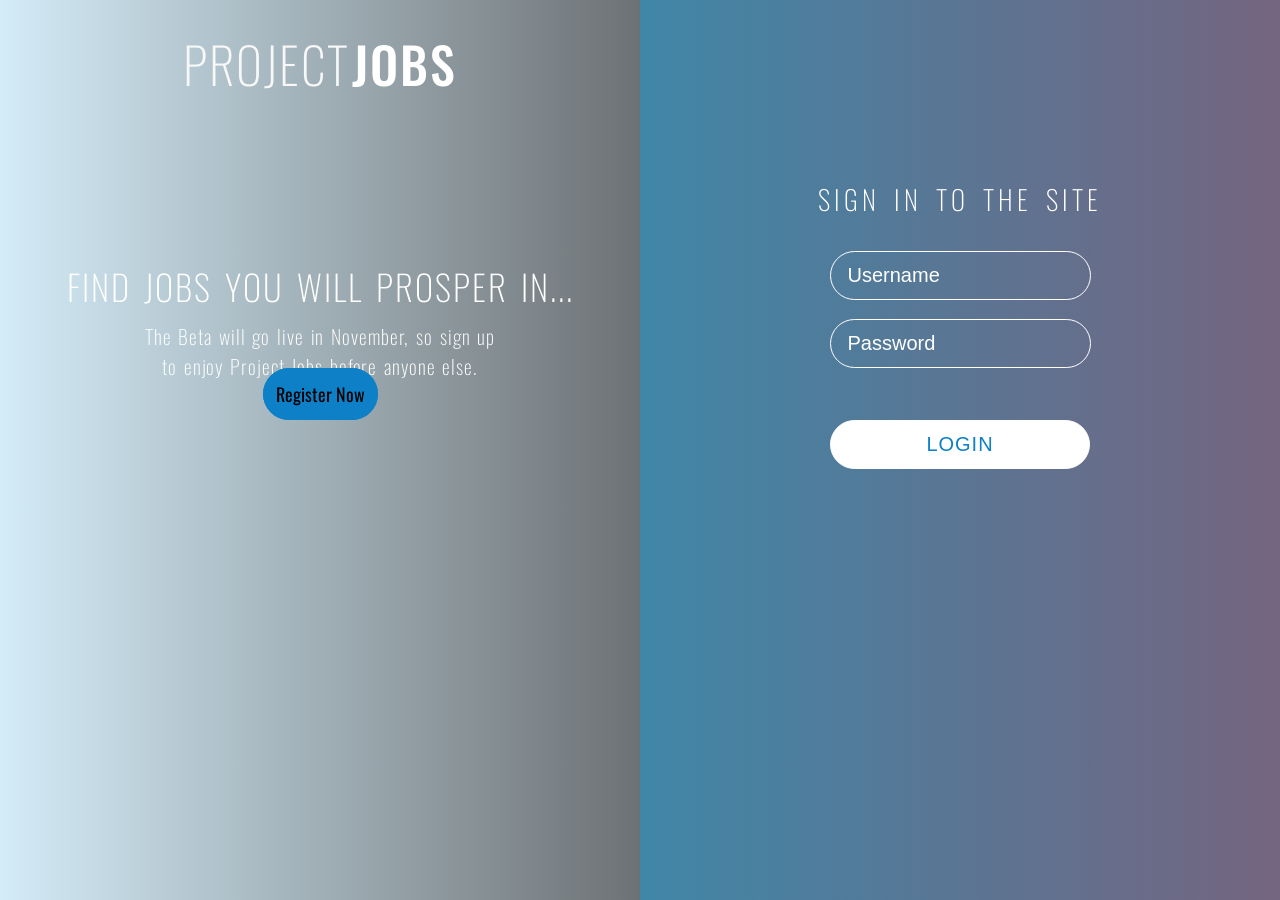
==== src/main/resources/templates/login.html @ 2cd7346b "Initial commit" ====
<!DOCTYPE html>
<html  lang="en" xmlns:th="www.thymeleaf.org">
<head>
    <meta charset="UTF-8">
    <link rel="stylesheet" href="css/login.css" type="text/css">
    <link href="https://fonts.googleapis.com/css?family=Oswald:100,200,400" rel="stylesheet">
    <title>Project Jobs</title>
</head>
<body>
    <div class="container">
        <form class="form-signin" th:action="@{/login}" method="post">
        <div class="left-side">

        <h1 class="title">Project <span class=titleBold>Jobs</span></h1>
        <div class="intro">
            <h2 class="intro-heading">Find Jobs you will Prosper in...</h2>
            <p class="intro-p">The Beta will go live in November, so sign up<br> to enjoy Project Jobs before anyone else.</p>
            <a class="btn register-btn" th:href="@{/register}">Register Now</a></div>
    </div>
    <div class="right-side">
        <h2>Sign in to the site</h2>
        <div class="login-form">
            <input type="text" id="uname" placeholder="Username" name="username" required>
            <br>
            <input type="password" id="pword" placeholder="Password" name="password" required>
            <br>
            <button type="submit" class="login-btn"><a href="#">Login</a></button>
        </div>
    </form>
    </div>
</div>

</body>
</html>
---- src/main/resources/templates/css/login.css ----
* {
    margin: 0 auto;

}

body {
    font-family: 'Oswald', sans-serif;
    font-size: 18px;
    background-image: url(https://unsplash.com/photos/E7RLgUjjazc);
    background-size:cover;
    background-position: 66.47%;
    height: 100vh;

}



.left-side {
    float: left;
    width: 50%;
    background-size: cover;
    height: 100vh;
    background: #314755;  /* fallback for old browsers */
    background: -webkit-linear-gradient(to right, #26a0da, rgba(49, 71, 85, 0.21));  /* Chrome 10-25, Safari 5.1-6 */
    background: linear-gradient(to right, rgba(38, 160, 218, 0.2), rgba(23, 31, 36, 0.63)); /* W3C, IE 10+/ Edge, Firefox 16+, Chrome 26+, Opera 12+, Safari 7+ */


}

.right-side {
    float: right;
    width: 50%;
    height: 100vh;
    background: #314755;  /* fallback for old browsers */
    background: -webkit-linear-gradient(to right, #26a0da, rgba(49, 71, 85, 0.21));  /* Chrome 10-25, Safari 5.1-6 */
    background: linear-gradient(to right, rgba(48, 124, 160, 0.92), rgba(70, 49, 85, 0.75)); /* W3C, IE 10+/ Edge, Firefox 16+, Chrome 26+, Opera 12+, Safari 7+ */





}

.button a {
    text-decoration: none;
}

/* ------- left side ------- */

.title, .titleBold, .intro, intro-heading, .register-btn, .register-btn a {
    opacity: 1;
}

.title {
    font-size: 50px;
    font-weight: 200;
    color: #f8f8f8;
    margin-top: 4%;
    text-transform: uppercase;
    text-align: center;
    letter-spacing: 2px;
    word-spacing: -8.5px;
}

.titleBold {
    font-weight: 500;
    color: #ffffff;
}


.intro {

    text-align: center;
}

.intro-heading {
    margin-top: 25%;
    font-size: 35px;
    font-weight: 200;
    letter-spacing: 2px;
    word-spacing: 4px;
    text-transform: uppercase;
    color: #fff;
}

.intro-p {
    text-align: center;
    color: #fff;
    margin-top: 1.5%;
    font-weight: 100;
    font-size: 1.1em;
    letter-spacing: 0.9px;
    word-spacing: 2px
}

.register-btn {
    margin-top: 8%;
    font-size: 18px;
    padding: 12px;
    background-color: #0d80c7;
    border-radius: 100PX;
    width: 230px;
    overflow: hidden;
    outline: none;
    border: 1px solid #0d80c7;
}

.register-btn:hover {
    background-color: #0570b2;
    border: 1px solid #0570b2;
}

.register-btn a {
    text-decoration: none;
    text-transform: uppercase;
    color: #fff;
}

/* ------- right side ------- */

.right-side h2 {
    text-align: center;
    font-size: 1.5em;
    font-weight: 200;
    word-spacing: 5px;
    letter-spacing: 4px;
    margin-top: 28%;
    margin-bottom: 5%;
    color: #fff;
    text-transform: uppercase;

}

.login-form{
    text-align: center;


}

.login-form input {
    font-size: 20px;
    padding: 12px;
    padding-left: 17px;
    background-color: transparent;
    border: 1px solid #fff;
    border-radius: 100px;
    width: 230px;
    color: #fff;
}

#uname{
    color: #fff;
}

#pword {
    margin-top: 3%
}
.login-btn {
    margin-top: 8%;
    font-size: 20px;
    padding: 12px;
    background-color: #fff;
    border-radius: 100px;
    width: 260px;
    border: 1px solid white;
}

::-webkit-input-placeholder { /* Chrome/Opera/Safari */
    color: #fff;
    padding-right: 20px;
}

.login-btn a {
    text-decoration: none;
    text-transform: uppercase;
    color: #0d80c7;
    letter-spacing: 1px;
    font-weight: 200;
}
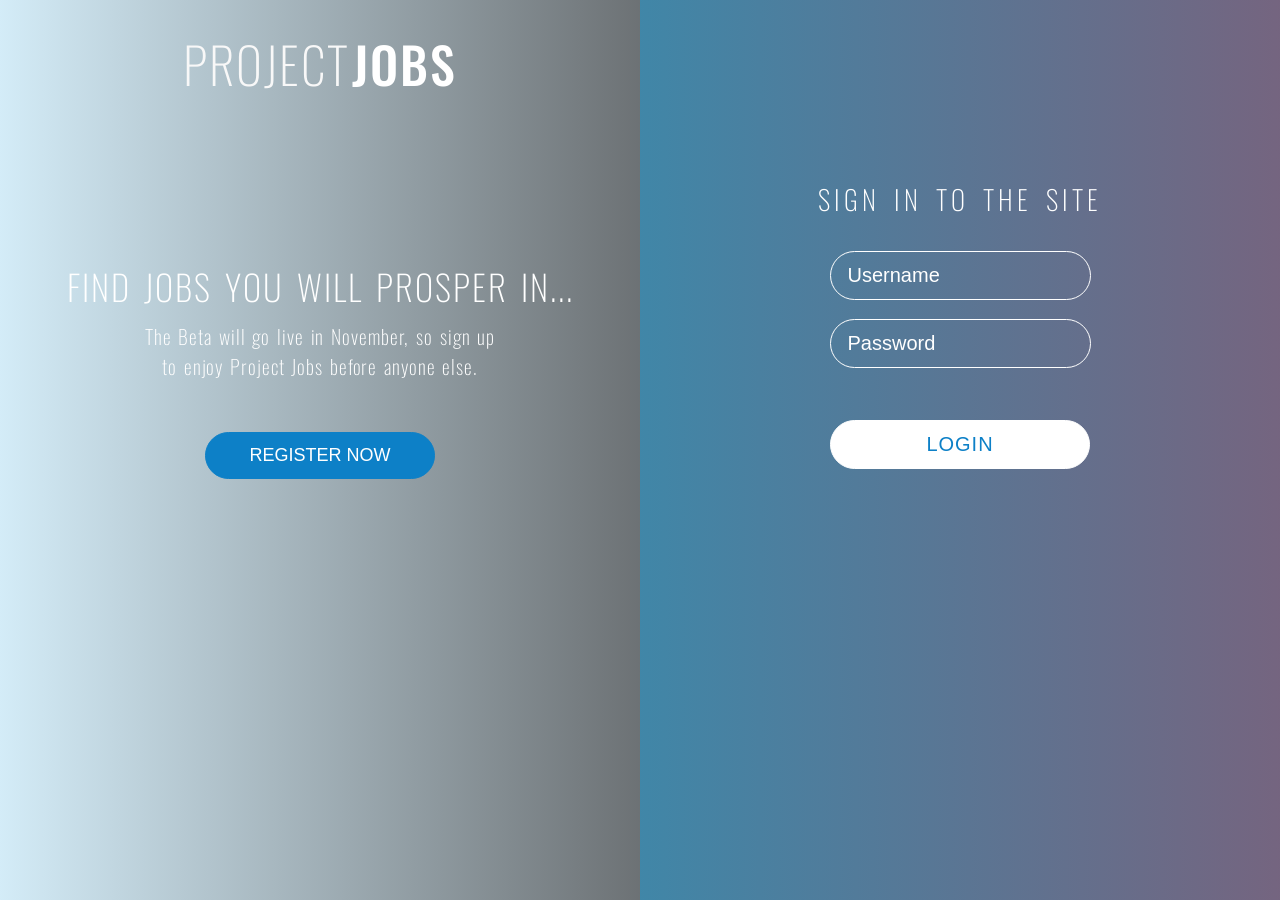
==== commit 7eb146b2: "Week 7 Appp with PostGres for Heroku" ====
--- a/src/main/resources/templates/login.html
+++ b/src/main/resources/templates/login.html
@@ -8,27 +8,25 @@
 </head>
 <body>
     <div class="container">
-        <form class="form-signin" th:action="@{/login}" method="post">
         <div class="left-side">
 
         <h1 class="title">Project <span class=titleBold>Jobs</span></h1>
         <div class="intro">
             <h2 class="intro-heading">Find Jobs you will Prosper in...</h2>
             <p class="intro-p">The Beta will go live in November, so sign up<br> to enjoy Project Jobs before anyone else.</p>
-            <a class="btn register-btn" th:href="@{/register}">Register Now</a></div>
-    </div>
+            <button class="register-btn"><a href="@{/register}">Register Now</a></button></div>    </div>
     <div class="right-side">
         <h2>Sign in to the site</h2>
         <div class="login-form">
-            <input type="text" id="uname" placeholder="Username" name="username" required>
+            <form class="form-signin" th:action="@{/login}" method="post">
+            <input type="text" id="name" placeholder="Username" name="username" required>
             <br>
             <input type="password" id="pword" placeholder="Password" name="password" required>
             <br>
             <button type="submit" class="login-btn"><a href="#">Login</a></button>
+            </form>
         </div>
-    </form>
     </div>
 </div>
-
 </body>
 </html>
